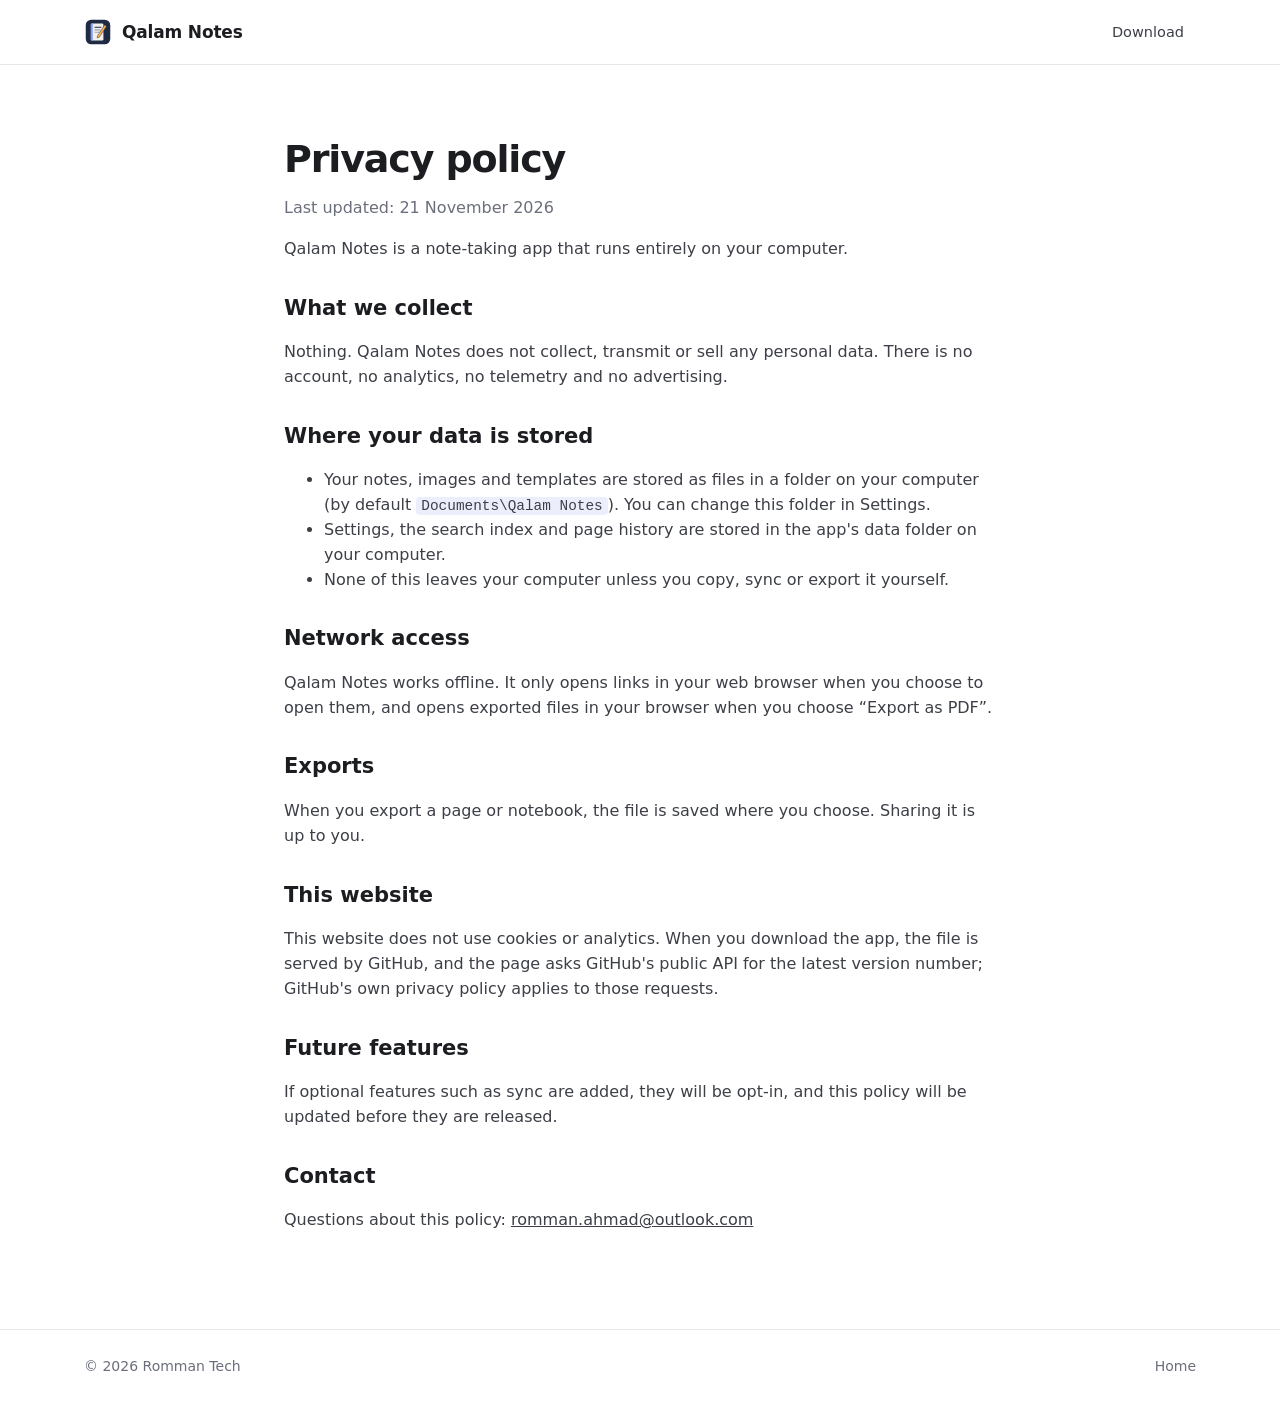
==== privacy.html @ b3154a7f "Website: master (8bdd343)" ====
<!doctype html>
<html lang="en">
<head>
<meta charset="utf-8">
<meta name="viewport" content="width=device-width, initial-scale=1">
<title>Privacy policy – Qalam Notes</title>
<link rel="icon" href="assets/favicon.png">
<link rel="stylesheet" href="styles.css">
</head>
<body>
<header class="nav">
  <div class="wrap nav-in">
    <a class="brand" href="index.html"><img src="assets/logo.svg" alt="" width="28" height="28">Qalam Notes</a>
    <nav><a href="index.html#download">Download</a></nav>
  </div>
</header>
<main class="doc">
  <h1>Privacy policy</h1>
  <p class="updated">Last updated: 21 November 2026</p>
  <p>Qalam Notes is a note-taking app that runs entirely on your computer.</p>

  <h2>What we collect</h2>
  <p>Nothing. Qalam Notes does not collect, transmit or sell any personal data. There is no account, no analytics, no telemetry and no advertising.</p>

  <h2>Where your data is stored</h2>
  <ul>
    <li>Your notes, images and templates are stored as files in a folder on your computer (by default <code>Documents\Qalam Notes</code>). You can change this folder in Settings.</li>
    <li>Settings, the search index and page history are stored in the app's data folder on your computer.</li>
    <li>None of this leaves your computer unless you copy, sync or export it yourself.</li>
  </ul>

  <h2>Network access</h2>
  <p>Qalam Notes works offline. It only opens links in your web browser when you choose to open them, and opens exported files in your browser when you choose “Export as PDF”.</p>

  <h2>Exports</h2>
  <p>When you export a page or notebook, the file is saved where you choose. Sharing it is up to you.</p>

  <h2>This website</h2>
  <p>This website does not use cookies or analytics. When you download the app, the file is served by GitHub, and the page asks GitHub's public API for the latest version number; GitHub's own privacy policy applies to those requests.</p>

  <h2>Future features</h2>
  <p>If optional features such as sync are added, they will be opt-in, and this policy will be updated before they are released.</p>

  <h2>Contact</h2>
  <p>Questions about this policy: <a href="mailto:romman.ahmad@outlook.com">romman.ahmad@outlook.com</a></p>
</main>
<footer class="foot"><div class="wrap foot-in"><span>© 2026 Romman Tech</span><nav><a href="index.html">Home</a></nav></div></footer>
</body>
</html>
---- styles.css ----
:root {
  --bg: #ffffff; --bg-soft: #f7f7f8; --bg-card: #ffffff; --border: #e7e7eb; --fg: #1c1d21; --fg-soft: #3d3f47;
  --muted: #6b6f7b; --accent: #4f5bd5; --accent-2: #6a74ef; --accent-soft: rgba(79, 91, 213, 0.1);
  --shadow: 0 30px 60px -20px rgba(16, 17, 22, 0.25), 0 8px 20px -8px rgba(16, 17, 22, 0.12);
  --font: "Inter", "Segoe UI Variable Text", "Segoe UI", system-ui, -apple-system, Ubuntu, sans-serif;
}
@media (prefers-color-scheme: dark) {
  :root {
    --bg: #131417; --bg-soft: #18191d; --bg-card: #1b1c20; --border: #2a2b31; --fg: #ececf0; --fg-soft: #c8c9d0;
    --muted: #9497a2; --accent: #8d98ff; --accent-2: #a8b0ff; --accent-soft: rgba(141, 152, 255, 0.14);
    --shadow: 0 30px 60px -20px rgba(0, 0, 0, 0.7), 0 8px 20px -8px rgba(0, 0, 0, 0.5);
  }
}
* { box-sizing: border-box; }
html { scroll-behavior: smooth; }
body { margin: 0; font-family: var(--font); color: var(--fg); background: var(--bg); line-height: 1.55; -webkit-font-smoothing: antialiased; }
img { max-width: 100%; height: auto; display: block; }
a { color: inherit; }
code { font-family: "Cascadia Code", Consolas, monospace; font-size: 0.9em; background: var(--accent-soft); padding: 1px 5px; border-radius: 4px; }
svg { flex: none; }
.wrap { max-width: 1160px; margin: 0 auto; padding: 0 24px; }
.hidden { display: none !important; }

.nav { position: sticky; top: 0; z-index: 10; background: color-mix(in srgb, var(--bg) 82%, transparent); backdrop-filter: blur(12px); border-bottom: 1px solid var(--border); }
.nav-in { display: flex; align-items: center; justify-content: space-between; height: 64px; }
.brand { display: flex; align-items: center; gap: 10px; font-weight: 700; font-size: 17px; text-decoration: none; letter-spacing: -0.01em; }
.nav nav { display: flex; gap: 6px; }
.nav nav a { text-decoration: none; color: var(--fg-soft); padding: 8px 12px; border-radius: 8px; font-size: 14.5px; }
.nav nav a:hover { background: var(--bg-soft); color: var(--fg); }

.hero { padding: 72px 0 40px; background: radial-gradient(900px 400px at 85% 10%, var(--accent-soft), transparent 70%); }
.hero-in { display: grid; grid-template-columns: 0.95fr 1.25fr; gap: 48px; align-items: center; }
.pill { display: inline-flex; align-items: center; gap: 8px; font-size: 13px; font-weight: 500; color: var(--accent); background: var(--accent-soft); padding: 6px 12px; border-radius: 999px; }
.pill svg { width: 15px; height: 15px; }
h1 { font-size: clamp(36px, 5vw, 54px); line-height: 1.08; letter-spacing: -0.03em; margin: 18px 0 16px; }
.lead { font-size: 18.5px; color: var(--fg-soft); margin: 0 0 28px; max-width: 520px; }
.cta { display: flex; gap: 12px; flex-wrap: wrap; }
.sub { color: var(--muted); font-size: 14px; margin-top: 14px; }
.hero-shot img { border-radius: 14px; border: 1px solid var(--border); box-shadow: var(--shadow); }

.btn { display: inline-flex; align-items: center; justify-content: center; gap: 9px; height: 46px; padding: 0 20px; border-radius: 10px; font-weight: 600; font-size: 15px; text-decoration: none; border: 1px solid var(--border); transition: transform 0.12s, filter 0.12s, background 0.12s; }
.btn svg { width: 18px; height: 18px; }
.btn.primary { background: linear-gradient(135deg, var(--accent-2), var(--accent)); color: #fff; border-color: transparent; box-shadow: 0 6px 16px -6px var(--accent); }
@media (prefers-color-scheme: dark) { .btn.primary { color: #0f1016; } }
.btn.primary:hover { filter: brightness(1.07); transform: translateY(-1px); }
.btn.ghost { background: var(--bg-card); color: var(--fg); }
.btn.ghost:hover { background: var(--bg-soft); }

section h2 { font-size: clamp(28px, 3.4vw, 38px); letter-spacing: -0.02em; margin: 0 0 10px; text-align: center; }
.section-lead { text-align: center; color: var(--muted); font-size: 17px; margin: 0 0 40px; }
.features { padding: 80px 0; }
.grid { display: grid; grid-template-columns: repeat(3, 1fr); gap: 16px; }
.grid article { background: var(--bg-card); border: 1px solid var(--border); border-radius: 14px; padding: 22px; transition: border-color 0.15s, transform 0.15s; }
.grid article:hover { border-color: color-mix(in srgb, var(--accent) 40%, var(--border)); transform: translateY(-2px); }
.grid svg { width: 40px; height: 40px; padding: 9px; border-radius: 10px; background: var(--accent-soft); color: var(--accent); }
.grid h3 { margin: 14px 0 6px; font-size: 16.5px; }
.grid p { margin: 0; color: var(--muted); font-size: 14.5px; }

.screens { padding: 40px 0 80px; }
.tabs { display: flex; justify-content: center; gap: 6px; flex-wrap: wrap; margin: 24px 0 22px; }
.tabs button { font: inherit; font-size: 14px; border: 1px solid var(--border); background: var(--bg-card); color: var(--fg-soft); padding: 8px 14px; border-radius: 999px; cursor: pointer; }
.tabs button.on { background: var(--accent-soft); color: var(--accent); border-color: color-mix(in srgb, var(--accent) 45%, transparent); font-weight: 600; }
.shot img { border-radius: 14px; border: 1px solid var(--border); box-shadow: var(--shadow); margin: 0 auto; }

.private { padding: 40px 0; }
.private-in { display: flex; gap: 22px; align-items: center; background: var(--bg-soft); border: 1px solid var(--border); border-radius: 18px; padding: 30px 34px; }
.private h2 { text-align: left; font-size: 26px; margin: 0 0 6px; }
.private p { margin: 0; color: var(--fg-soft); max-width: 760px; }
.lock svg { width: 54px; height: 54px; padding: 12px; border-radius: 14px; background: var(--accent-soft); color: var(--accent); }

.download { padding: 80px 0 60px; }
.dl-grid { display: grid; grid-template-columns: 1fr 1fr; gap: 18px; max-width: 900px; margin: 0 auto; }
.dl { display: flex; flex-direction: column; gap: 10px; background: var(--bg-card); border: 1px solid var(--border); border-radius: 16px; padding: 24px; }
.dl.you { border-color: var(--accent); box-shadow: 0 0 0 4px var(--accent-soft); }
.dl-head { display: grid; grid-template-columns: auto 1fr; column-gap: 12px; align-items: center; margin-bottom: 6px; }
.dl-head svg { grid-row: span 2; width: 42px; height: 42px; padding: 9px; border-radius: 10px; background: var(--accent-soft); color: var(--accent); }
.dl-head h3 { margin: 0; font-size: 19px; }
.dl-head span { color: var(--muted); font-size: 13.5px; }
.dl .btn { width: 100%; }
.note { display: flex; gap: 8px; color: var(--muted); font-size: 13px; margin: 6px 0 0; }
.note svg { width: 16px; height: 16px; margin-top: 2px; }
.cmd { margin: 6px 0 0; background: var(--bg-soft); border: 1px solid var(--border); border-radius: 8px; padding: 10px 12px; font-size: 12.5px; overflow-x: auto; }
.all-releases { text-align: center; margin-top: 26px; }
.all-releases a { color: var(--accent); font-weight: 600; text-decoration: none; }

.foot { border-top: 1px solid var(--border); padding: 26px 0; color: var(--muted); font-size: 14px; }
.foot-in { display: flex; justify-content: space-between; align-items: center; flex-wrap: wrap; gap: 12px; }
.foot nav { display: flex; gap: 18px; }
.foot a { text-decoration: none; }
.foot a:hover { color: var(--fg); }

.doc { max-width: 760px; margin: 0 auto; padding: 56px 24px 80px; }
.doc h1 { font-size: 38px; }
.doc h2 { text-align: left; font-size: 21px; margin: 30px 0 8px; }
.doc p, .doc li { color: var(--fg-soft); }
.doc .updated { color: var(--muted); }

@media (max-width: 900px) {
  .hero-in { grid-template-columns: 1fr; }
  .grid { grid-template-columns: 1fr 1fr; }
  .dl-grid { grid-template-columns: 1fr; }
  .nav nav a:not(:last-child) { display: none; }
}
@media (max-width: 560px) { .grid { grid-template-columns: 1fr; } .private-in { flex-direction: column; align-items: flex-start; } }
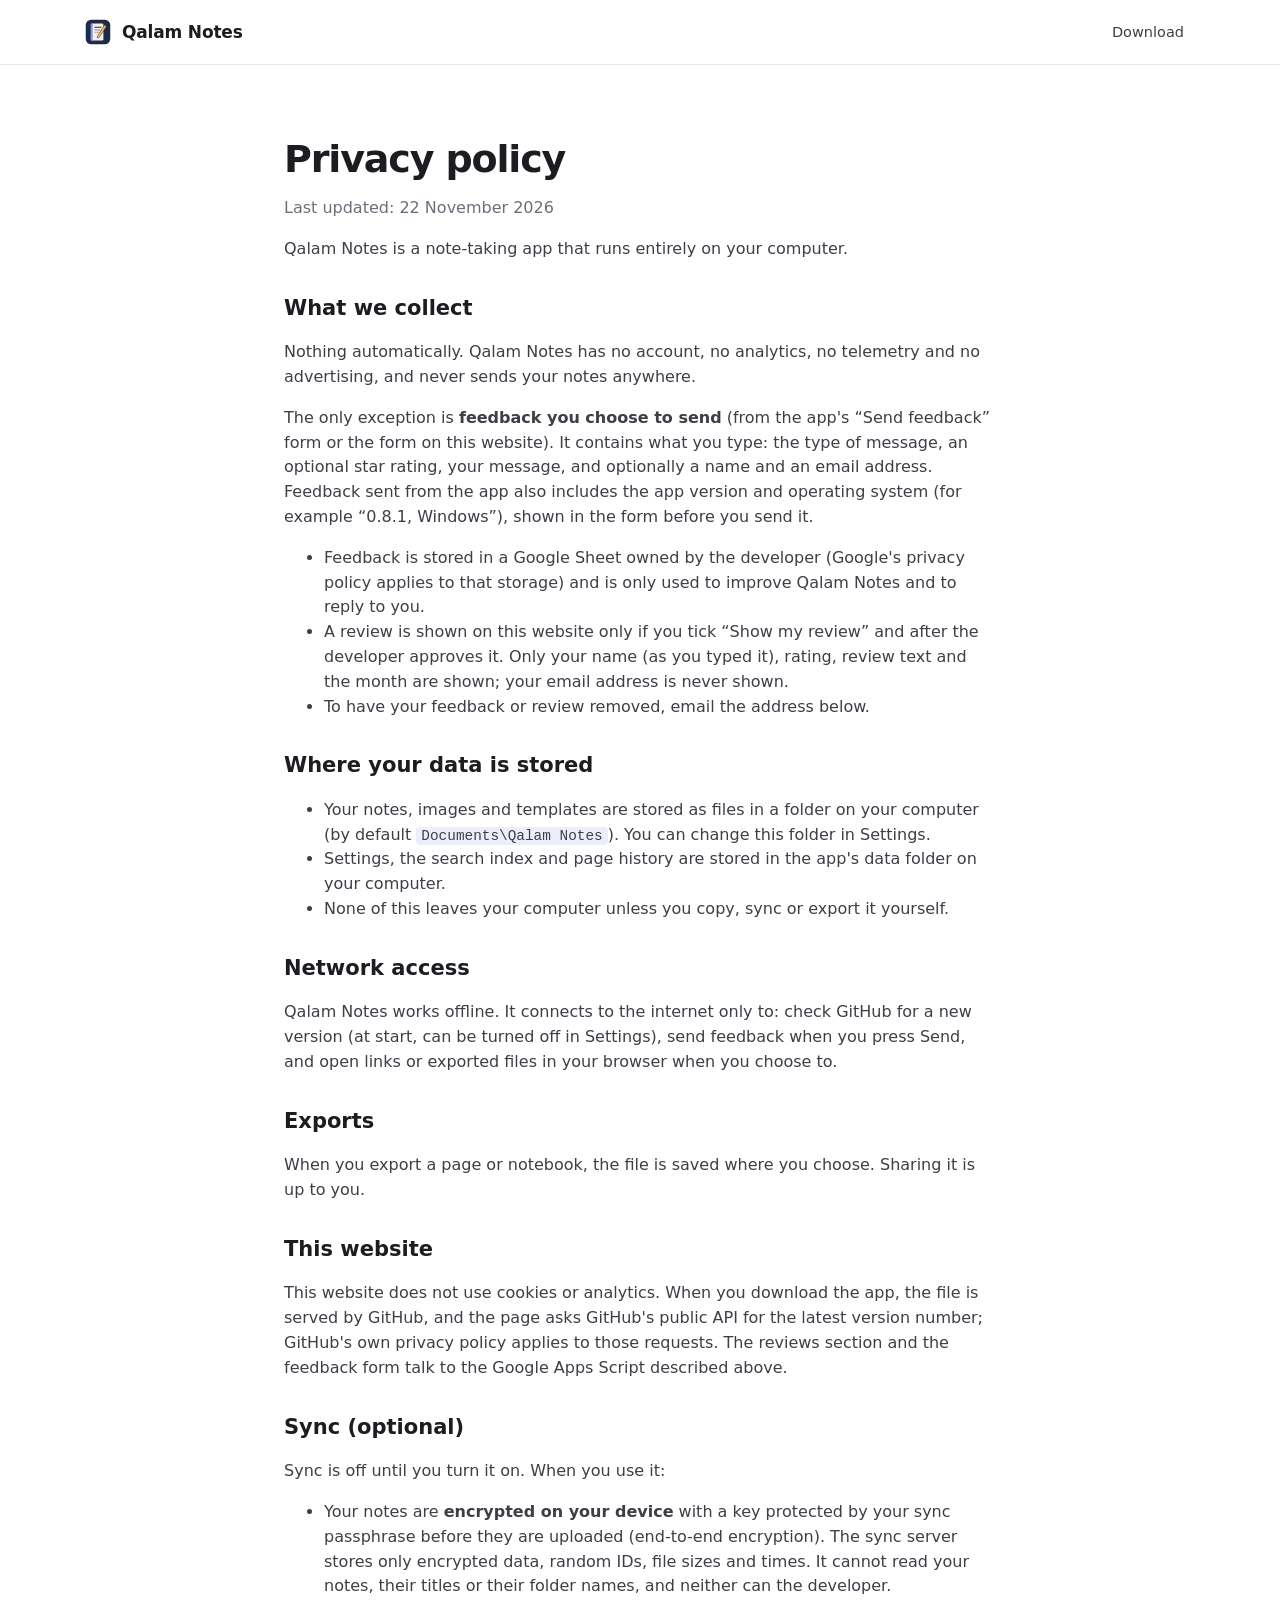
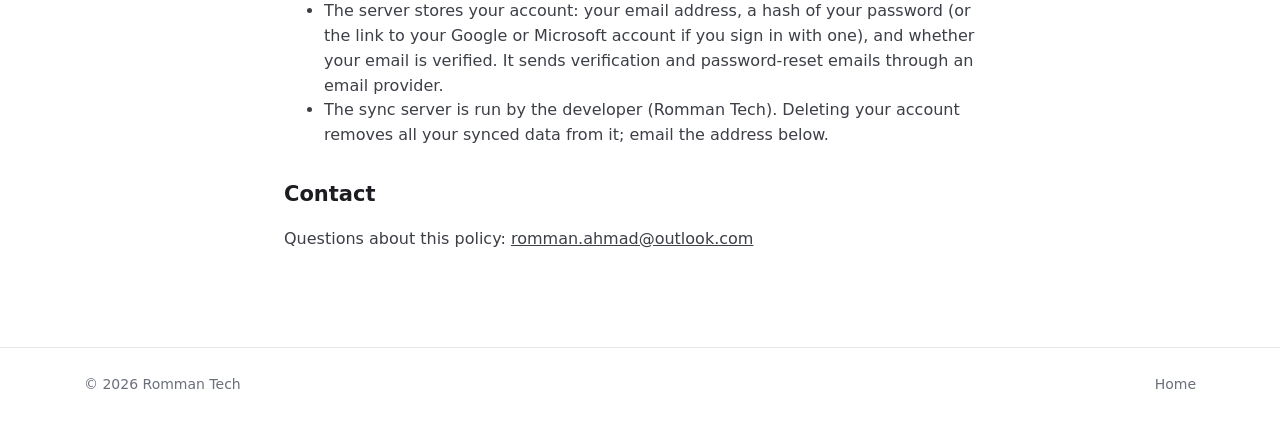
==== commit 8945c252: "Website: master (b64fae4)" ====
--- a/privacy.html
+++ b/privacy.html
@@ -16,11 +16,17 @@
 </header>
 <main class="doc">
   <h1>Privacy policy</h1>
-  <p class="updated">Last updated: 21 November 2026</p>
+  <p class="updated">Last updated: 22 November 2026</p>
   <p>Qalam Notes is a note-taking app that runs entirely on your computer.</p>
 
   <h2>What we collect</h2>
-  <p>Nothing. Qalam Notes does not collect, transmit or sell any personal data. There is no account, no analytics, no telemetry and no advertising.</p>
+  <p>Nothing automatically. Qalam Notes has no account, no analytics, no telemetry and no advertising, and never sends your notes anywhere.</p>
+  <p>The only exception is <b>feedback you choose to send</b> (from the app's “Send feedback” form or the form on this website). It contains what you type: the type of message, an optional star rating, your message, and optionally a name and an email address. Feedback sent from the app also includes the app version and operating system (for example “0.8.1, Windows”), shown in the form before you send it.</p>
+  <ul>
+    <li>Feedback is stored in a Google Sheet owned by the developer (Google's privacy policy applies to that storage) and is only used to improve Qalam Notes and to reply to you.</li>
+    <li>A review is shown on this website only if you tick “Show my review” and after the developer approves it. Only your name (as you typed it), rating, review text and the month are shown; your email address is never shown.</li>
+    <li>To have your feedback or review removed, email the address below.</li>
+  </ul>
 
   <h2>Where your data is stored</h2>
   <ul>
@@ -30,16 +36,21 @@
   </ul>
 
   <h2>Network access</h2>
-  <p>Qalam Notes works offline. It only opens links in your web browser when you choose to open them, and opens exported files in your browser when you choose “Export as PDF”.</p>
+  <p>Qalam Notes works offline. It connects to the internet only to: check GitHub for a new version (at start, can be turned off in Settings), send feedback when you press Send, and open links or exported files in your browser when you choose to.</p>
 
   <h2>Exports</h2>
   <p>When you export a page or notebook, the file is saved where you choose. Sharing it is up to you.</p>
 
   <h2>This website</h2>
-  <p>This website does not use cookies or analytics. When you download the app, the file is served by GitHub, and the page asks GitHub's public API for the latest version number; GitHub's own privacy policy applies to those requests.</p>
+  <p>This website does not use cookies or analytics. When you download the app, the file is served by GitHub, and the page asks GitHub's public API for the latest version number; GitHub's own privacy policy applies to those requests. The reviews section and the feedback form talk to the Google Apps Script described above.</p>
 
-  <h2>Future features</h2>
-  <p>If optional features such as sync are added, they will be opt-in, and this policy will be updated before they are released.</p>
+  <h2>Sync (optional)</h2>
+  <p>Sync is off until you turn it on. When you use it:</p>
+  <ul>
+    <li>Your notes are <b>encrypted on your device</b> with a key protected by your sync passphrase before they are uploaded (end-to-end encryption). The sync server stores only encrypted data, random IDs, file sizes and times. It cannot read your notes, their titles or their folder names, and neither can the developer.</li>
+    <li>The server stores your account: your email address, a hash of your password (or the link to your Google or Microsoft account if you sign in with one), and whether your email is verified. It sends verification and password-reset emails through an email provider.</li>
+    <li>The sync server is run by the developer (Romman Tech). Deleting your account removes all your synced data from it; email the address below.</li>
+  </ul>
 
   <h2>Contact</h2>
   <p>Questions about this policy: <a href="mailto:romman.ahmad@outlook.com">romman.ahmad@outlook.com</a></p>
--- a/styles.css
+++ b/styles.css
@@ -102,3 +102,31 @@
   .nav nav a:not(:last-child) { display: none; }
 }
 @media (max-width: 560px) { .grid { grid-template-columns: 1fr; } .private-in { flex-direction: column; align-items: flex-start; } }
+.hidden { display: none !important; }
+.reviews { padding: 70px 0 30px; }
+.rv-grid { display: grid; grid-template-columns: repeat(auto-fill, minmax(280px, 1fr)); gap: 16px; margin-top: 26px; }
+.rv { background: var(--bg-soft); border: 1px solid var(--border); border-radius: 16px; padding: 20px 22px; display: flex; flex-direction: column; gap: 10px; }
+.rv p { margin: 0; color: var(--fg-soft); white-space: pre-line; }
+.rv-stars { color: #f5a524; letter-spacing: 2px; font-size: 15px; }
+.rv-who { margin-top: auto; font-size: 13px; color: var(--muted); font-weight: 500; }
+.feedback { padding: 40px 0 80px; }
+.fb-in { display: grid; grid-template-columns: 1fr 1.3fr; gap: 40px; align-items: start; background: var(--bg-soft); border: 1px solid var(--border); border-radius: 18px; padding: 34px; }
+.fb-text h2 { text-align: left; font-size: 28px; }
+.fb-text p { color: var(--fg-soft); margin: 0; }
+.fb-form { display: flex; flex-direction: column; gap: 12px; }
+.fb-form textarea, .fb-form input:not([type=radio]):not([type=checkbox]) {
+  width: 100%; font: inherit; color: var(--fg); background: var(--bg); border: 1px solid var(--border); border-radius: 10px; padding: 10px 12px; outline: none;
+}
+.fb-form textarea:focus, .fb-form input:focus { border-color: var(--accent); box-shadow: 0 0 0 4px var(--accent-soft); }
+.fb-row { display: grid; grid-template-columns: 1fr 1fr; gap: 10px; }
+.fb-types { display: flex; gap: 8px; }
+.fb-types label span { display: inline-block; padding: 6px 14px; border-radius: 999px; border: 1px solid var(--border); cursor: pointer; font-size: 14px; }
+.fb-types input { position: absolute; opacity: 0; pointer-events: none; }
+.fb-types input:checked + span { background: var(--accent-soft); color: var(--accent); border-color: var(--accent); font-weight: 600; }
+.fb-stars button { font-size: 26px; line-height: 1; border: 0; background: none; color: var(--border); cursor: pointer; padding: 0 2px; }
+.fb-stars button.on { color: #f5a524; }
+.fb-check { font-size: 14px; color: var(--fg-soft); display: flex; gap: 8px; align-items: center; }
+.fb-hp { position: absolute; left: -10000px; width: 1px; height: 1px; }
+.fb-actions { display: flex; align-items: center; gap: 14px; }
+.fb-status { font-size: 14px; color: var(--muted); }
+@media (max-width: 800px) { .fb-in { grid-template-columns: 1fr; } .fb-row { grid-template-columns: 1fr; } }
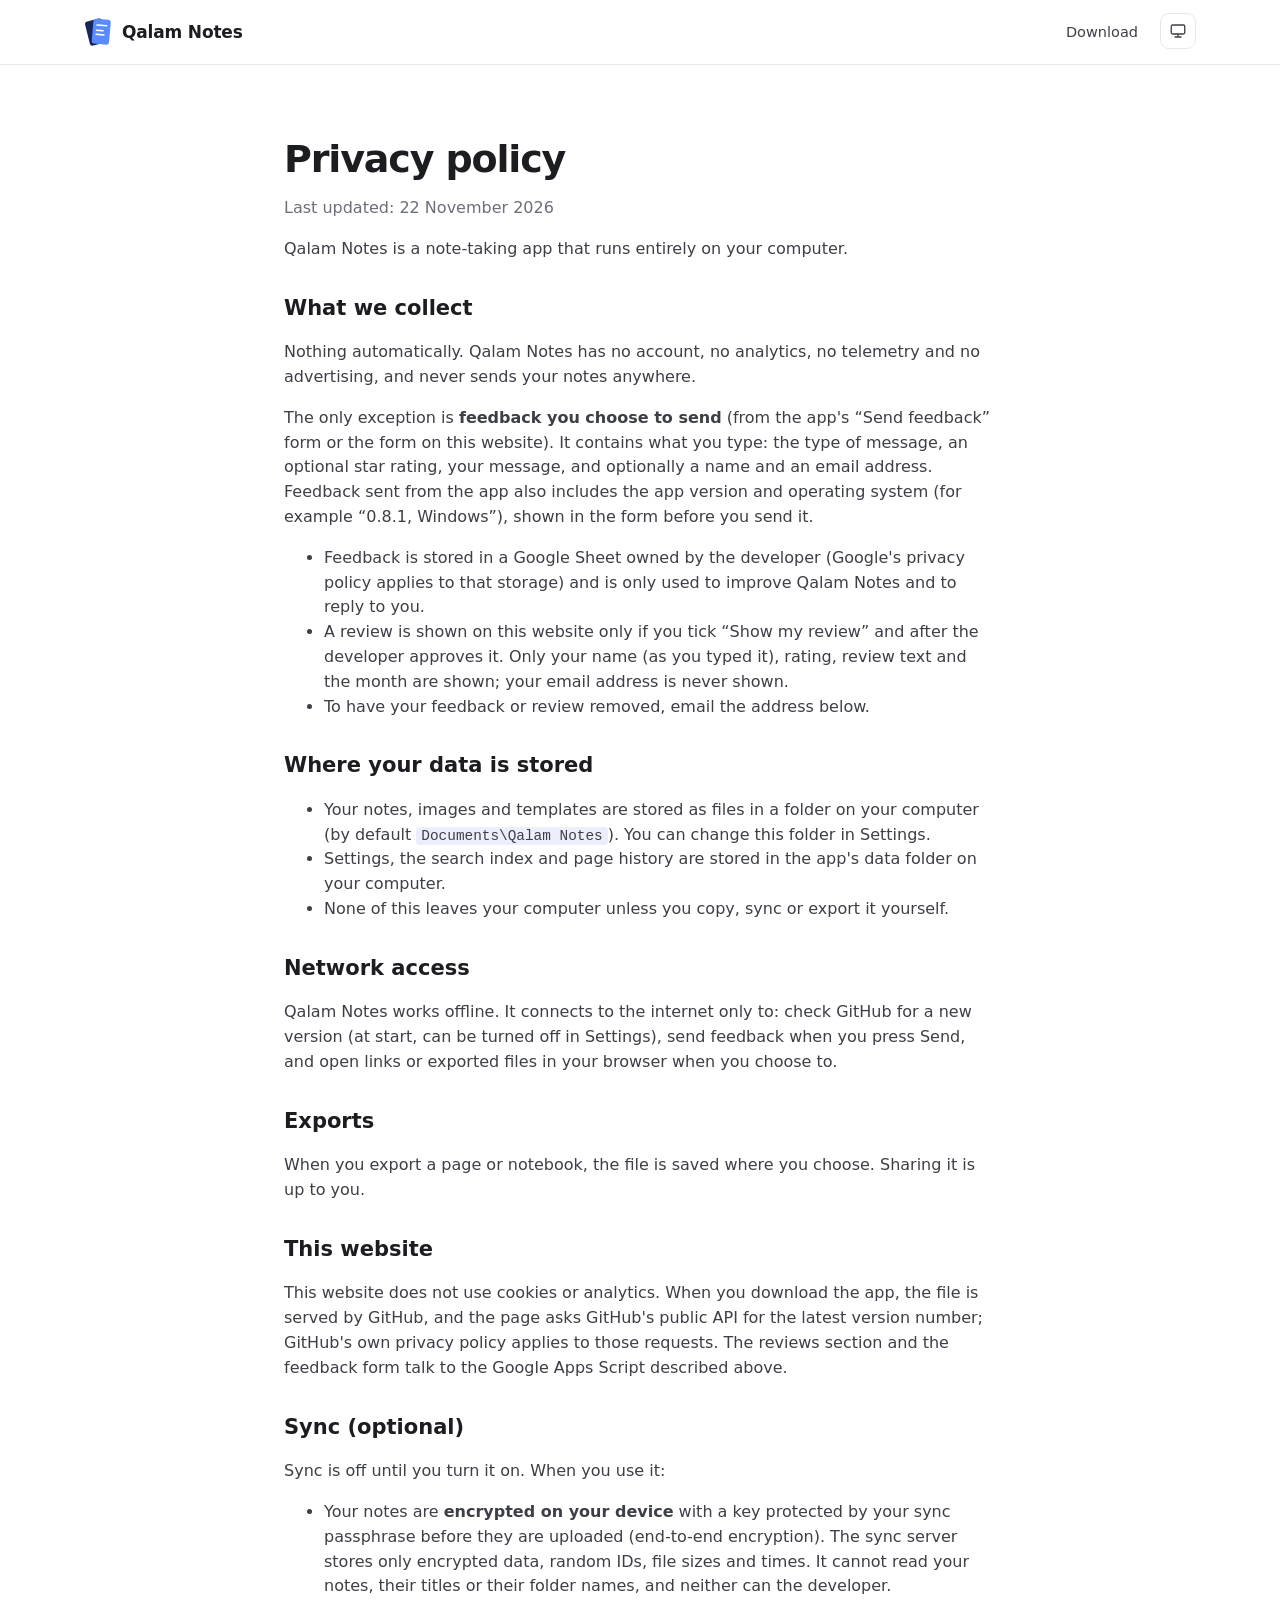
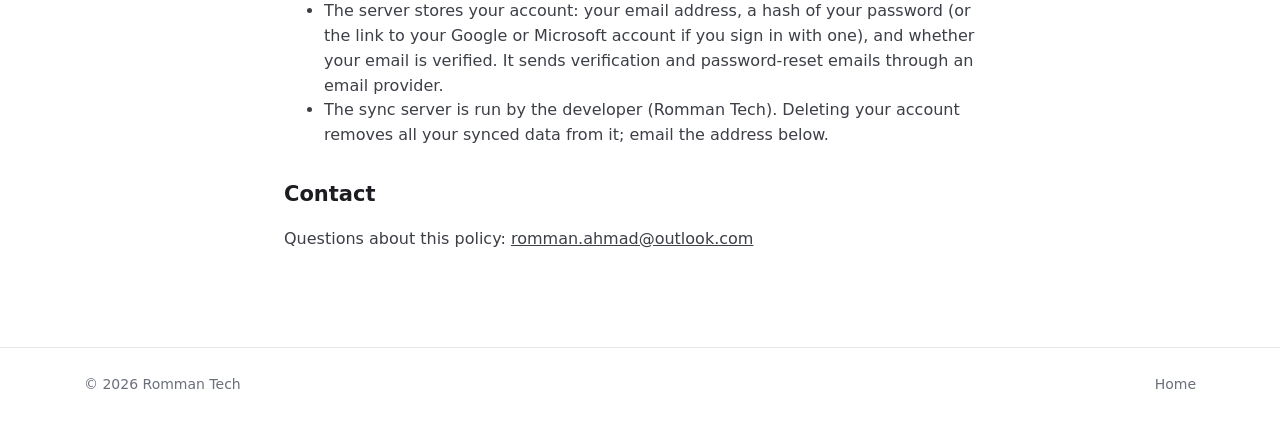
==== commit f65459f0: "Website: master (60b8834)" ====
--- a/privacy.html
+++ b/privacy.html
@@ -6,12 +6,17 @@
 <title>Privacy policy – Qalam Notes</title>
 <link rel="icon" href="assets/favicon.png">
 <link rel="stylesheet" href="styles.css">
+<script>try { var t = localStorage.getItem("theme"); if (t === "light" || t === "dark") document.documentElement.dataset.theme = t; } catch (e) {}</script>
 </head>
 <body>
 <header class="nav">
   <div class="wrap nav-in">
     <a class="brand" href="index.html"><img src="assets/logo.svg" alt="" width="28" height="28">Qalam Notes</a>
-    <nav><a href="index.html#download">Download</a></nav>
+    <nav><a href="index.html#download">Download</a>
+      <button class="theme-btn" id="theme-btn" type="button" aria-label="Theme: system" title="Theme: follows your system">
+        <span class="t-icon t-system"><svg xmlns="http://www.w3.org/2000/svg" width="24" height="24" viewBox="0 0 24 24" fill="none" stroke="currentColor" stroke-width="1.75" stroke-linecap="round" stroke-linejoin="round"><rect x="3" y="4" width="18" height="12" rx="2"/><path d="M8 20h8M12 16v4"/></svg></span><span class="t-icon t-light"><svg xmlns="http://www.w3.org/2000/svg" width="24" height="24" viewBox="0 0 24 24" fill="none" stroke="currentColor" stroke-width="1.75" stroke-linecap="round" stroke-linejoin="round"><circle cx="12" cy="12" r="4"/><path d="M12 2v2M12 20v2M4.93 4.93l1.41 1.41M17.66 17.66l1.41 1.41M2 12h2M20 12h2M6.34 17.66l-1.41 1.41M19.07 4.93l-1.41 1.41"/></svg></span><span class="t-icon t-dark"><svg xmlns="http://www.w3.org/2000/svg" width="24" height="24" viewBox="0 0 24 24" fill="none" stroke="currentColor" stroke-width="1.75" stroke-linecap="round" stroke-linejoin="round"><path d="M20 14.5A8 8 0 1 1 9.5 4 6.5 6.5 0 0 0 20 14.5Z"/></svg></span>
+      </button>
+    </nav>
   </div>
 </header>
 <main class="doc">
@@ -56,5 +61,6 @@
   <p>Questions about this policy: <a href="mailto:romman.ahmad@outlook.com">romman.ahmad@outlook.com</a></p>
 </main>
 <footer class="foot"><div class="wrap foot-in"><span>© 2026 Romman Tech</span><nav><a href="index.html">Home</a></nav></div></footer>
+<script src="theme.js"></script>
 </body>
 </html>
--- a/styles.css
+++ b/styles.css
@@ -4,12 +4,20 @@
   --shadow: 0 30px 60px -20px rgba(16, 17, 22, 0.25), 0 8px 20px -8px rgba(16, 17, 22, 0.12);
   --font: "Inter", "Segoe UI Variable Text", "Segoe UI", system-ui, -apple-system, Ubuntu, sans-serif;
 }
+/* dark: from the system unless the visitor picked a theme (the button in the nav) */
 @media (prefers-color-scheme: dark) {
-  :root {
+  :root:not([data-theme="light"]) {
     --bg: #131417; --bg-soft: #18191d; --bg-card: #1b1c20; --border: #2a2b31; --fg: #ececf0; --fg-soft: #c8c9d0;
     --muted: #9497a2; --accent: #8d98ff; --accent-2: #a8b0ff; --accent-soft: rgba(141, 152, 255, 0.14);
     --shadow: 0 30px 60px -20px rgba(0, 0, 0, 0.7), 0 8px 20px -8px rgba(0, 0, 0, 0.5);
+    color-scheme: dark;
   }
+}
+:root[data-theme="dark"] {
+    --bg: #131417; --bg-soft: #18191d; --bg-card: #1b1c20; --border: #2a2b31; --fg: #ececf0; --fg-soft: #c8c9d0;
+    --muted: #9497a2; --accent: #8d98ff; --accent-2: #a8b0ff; --accent-soft: rgba(141, 152, 255, 0.14);
+    --shadow: 0 30px 60px -20px rgba(0, 0, 0, 0.7), 0 8px 20px -8px rgba(0, 0, 0, 0.5);
+  color-scheme: dark;
 }
 * { box-sizing: border-box; }
 html { scroll-behavior: smooth; }
@@ -41,7 +49,8 @@
 .btn { display: inline-flex; align-items: center; justify-content: center; gap: 9px; height: 46px; padding: 0 20px; border-radius: 10px; font-weight: 600; font-size: 15px; text-decoration: none; border: 1px solid var(--border); transition: transform 0.12s, filter 0.12s, background 0.12s; }
 .btn svg { width: 18px; height: 18px; }
 .btn.primary { background: linear-gradient(135deg, var(--accent-2), var(--accent)); color: #fff; border-color: transparent; box-shadow: 0 6px 16px -6px var(--accent); }
-@media (prefers-color-scheme: dark) { .btn.primary { color: #0f1016; } }
+@media (prefers-color-scheme: dark) { :root:not([data-theme="light"]) .btn.primary { color: #0f1016; } }
+:root[data-theme="dark"] .btn.primary { color: #0f1016; }
 .btn.primary:hover { filter: brightness(1.07); transform: translateY(-1px); }
 .btn.ghost { background: var(--bg-card); color: var(--fg); }
 .btn.ghost:hover { background: var(--bg-soft); }
@@ -119,6 +128,13 @@
 }
 .fb-form textarea:focus, .fb-form input:focus { border-color: var(--accent); box-shadow: 0 0 0 4px var(--accent-soft); }
 .fb-row { display: grid; grid-template-columns: 1fr 1fr; gap: 10px; }
+.fb-review, .fb-feedback { display: flex; flex-direction: column; gap: 12px; }
+.fb-review.hidden, .fb-feedback.hidden { display: none; }
+.fb-modes { display: flex; gap: 4px; padding: 4px; background: var(--bg); border: 1px solid var(--border); border-radius: 12px; align-self: flex-start; flex-wrap: wrap; }
+.fb-modes label span { display: inline-block; padding: 7px 14px; border-radius: 9px; cursor: pointer; font-size: 14px; color: var(--fg-soft); }
+.fb-modes input { position: absolute; opacity: 0; pointer-events: none; }
+.fb-modes input:checked + span { background: var(--accent-soft); color: var(--accent); font-weight: 600; }
+.fb-modes input:focus-visible + span, .fb-types input:focus-visible + span { outline: 2px solid var(--accent); outline-offset: 2px; }
 .fb-types { display: flex; gap: 8px; }
 .fb-types label span { display: inline-block; padding: 6px 14px; border-radius: 999px; border: 1px solid var(--border); cursor: pointer; font-size: 14px; }
 .fb-types input { position: absolute; opacity: 0; pointer-events: none; }
@@ -130,3 +146,16 @@
 .fb-actions { display: flex; align-items: center; gap: 14px; }
 .fb-status { font-size: 14px; color: var(--muted); }
 @media (max-width: 800px) { .fb-in { grid-template-columns: 1fr; } .fb-row { grid-template-columns: 1fr; } }
+
+/* feature groups */
+.features .group-title { font-size: 15px; font-weight: 650; letter-spacing: .04em; text-transform: uppercase; color: var(--accent); margin: 40px 0 14px; }
+.features .group-title:first-of-type { margin-top: 28px; }
+.all-releases.soon { color: var(--muted); font-size: 14px; margin-top: 6px; }
+
+/* theme switch in the nav */
+.theme-btn { display: inline-flex; align-items: center; justify-content: center; width: 36px; height: 36px; margin-left: 4px; border: 1px solid var(--border);
+  border-radius: 9px; background: transparent; color: var(--fg-soft); cursor: pointer; padding: 0; }
+.theme-btn:hover { background: var(--bg-soft); color: var(--fg); }
+.theme-btn svg { width: 18px; height: 18px; }
+.theme-btn .t-icon { display: none; }
+:root:not([data-theme]) .theme-btn .t-system, :root[data-theme="light"] .theme-btn .t-light, :root[data-theme="dark"] .theme-btn .t-dark { display: inline-flex; }
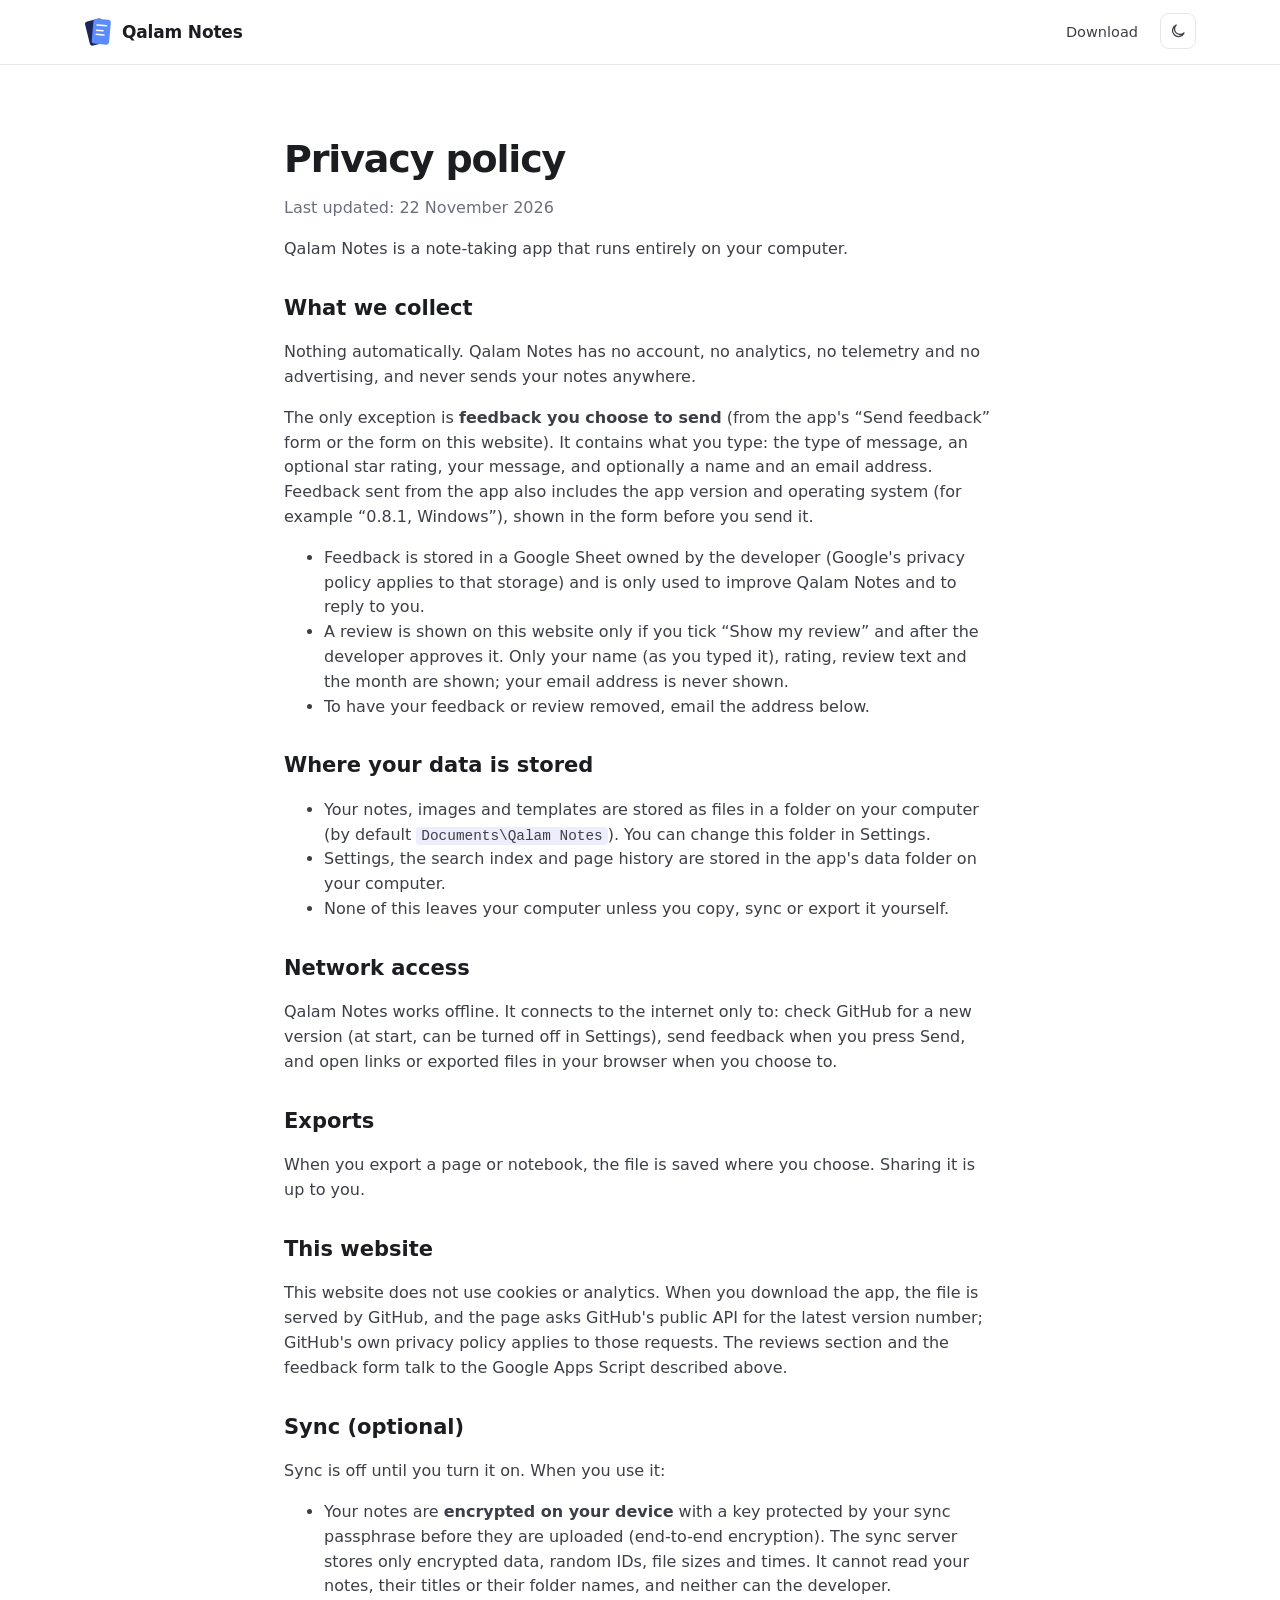
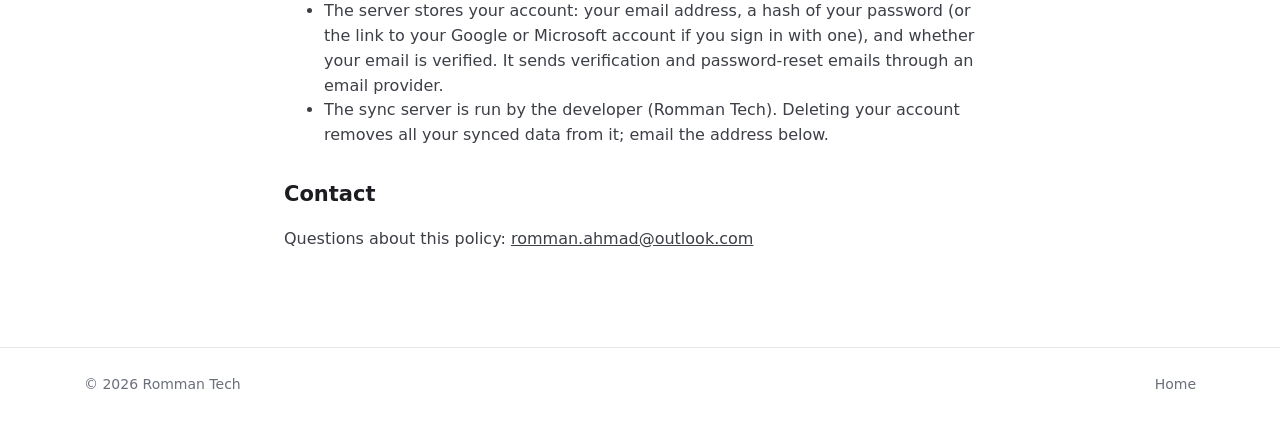
==== commit 8fd3d351: "Website: master (d5e0851)" ====
--- a/privacy.html
+++ b/privacy.html
@@ -5,7 +5,7 @@
 <meta name="viewport" content="width=device-width, initial-scale=1">
 <title>Privacy policy – Qalam Notes</title>
 <link rel="icon" href="assets/favicon.png">
-<link rel="stylesheet" href="styles.css">
+<link rel="stylesheet" href="styles.css?v=d585e28169">
 <script>try { var t = localStorage.getItem("theme"); if (t === "light" || t === "dark") document.documentElement.dataset.theme = t; } catch (e) {}</script>
 </head>
 <body>
@@ -13,8 +13,8 @@
   <div class="wrap nav-in">
     <a class="brand" href="index.html"><img src="assets/logo.svg" alt="" width="28" height="28">Qalam Notes</a>
     <nav><a href="index.html#download">Download</a>
-      <button class="theme-btn" id="theme-btn" type="button" aria-label="Theme: system" title="Theme: follows your system">
-        <span class="t-icon t-system"><svg xmlns="http://www.w3.org/2000/svg" width="24" height="24" viewBox="0 0 24 24" fill="none" stroke="currentColor" stroke-width="1.75" stroke-linecap="round" stroke-linejoin="round"><rect x="3" y="4" width="18" height="12" rx="2"/><path d="M8 20h8M12 16v4"/></svg></span><span class="t-icon t-light"><svg xmlns="http://www.w3.org/2000/svg" width="24" height="24" viewBox="0 0 24 24" fill="none" stroke="currentColor" stroke-width="1.75" stroke-linecap="round" stroke-linejoin="round"><circle cx="12" cy="12" r="4"/><path d="M12 2v2M12 20v2M4.93 4.93l1.41 1.41M17.66 17.66l1.41 1.41M2 12h2M20 12h2M6.34 17.66l-1.41 1.41M19.07 4.93l-1.41 1.41"/></svg></span><span class="t-icon t-dark"><svg xmlns="http://www.w3.org/2000/svg" width="24" height="24" viewBox="0 0 24 24" fill="none" stroke="currentColor" stroke-width="1.75" stroke-linecap="round" stroke-linejoin="round"><path d="M20 14.5A8 8 0 1 1 9.5 4 6.5 6.5 0 0 0 20 14.5Z"/></svg></span>
+      <button class="theme-btn" id="theme-btn" type="button" aria-label="Switch between light and dark" title="Switch between light and dark">
+        <span class="t-icon t-light"><svg xmlns="http://www.w3.org/2000/svg" width="24" height="24" viewBox="0 0 24 24" fill="none" stroke="currentColor" stroke-width="1.75" stroke-linecap="round" stroke-linejoin="round"><circle cx="12" cy="12" r="4"/><path d="M12 2v2M12 20v2M4.93 4.93l1.41 1.41M17.66 17.66l1.41 1.41M2 12h2M20 12h2M6.34 17.66l-1.41 1.41M19.07 4.93l-1.41 1.41"/></svg></span><span class="t-icon t-dark"><svg xmlns="http://www.w3.org/2000/svg" width="24" height="24" viewBox="0 0 24 24" fill="none" stroke="currentColor" stroke-width="1.75" stroke-linecap="round" stroke-linejoin="round"><path d="M20 14.5A8 8 0 1 1 9.5 4 6.5 6.5 0 0 0 20 14.5Z"/></svg></span>
       </button>
     </nav>
   </div>
@@ -61,6 +61,6 @@
   <p>Questions about this policy: <a href="mailto:romman.ahmad@outlook.com">romman.ahmad@outlook.com</a></p>
 </main>
 <footer class="foot"><div class="wrap foot-in"><span>© 2026 Romman Tech</span><nav><a href="index.html">Home</a></nav></div></footer>
-<script src="theme.js"></script>
+<script src="theme.js?v=1726972c4e"></script>
 </body>
 </html>
--- a/styles.css
+++ b/styles.css
@@ -157,5 +157,12 @@
   border-radius: 9px; background: transparent; color: var(--fg-soft); cursor: pointer; padding: 0; }
 .theme-btn:hover { background: var(--bg-soft); color: var(--fg); }
 .theme-btn svg { width: 18px; height: 18px; }
+/* shows the mode you'd switch to: a moon while light, a sun while dark */
 .theme-btn .t-icon { display: none; }
-:root:not([data-theme]) .theme-btn .t-system, :root[data-theme="light"] .theme-btn .t-light, :root[data-theme="dark"] .theme-btn .t-dark { display: inline-flex; }
+.theme-btn .t-dark { display: inline-flex; }
+:root[data-theme="dark"] .theme-btn .t-dark { display: none; }
+:root[data-theme="dark"] .theme-btn .t-light { display: inline-flex; }
+@media (prefers-color-scheme: dark) {
+  :root:not([data-theme="light"]) .theme-btn .t-dark { display: none; }
+  :root:not([data-theme="light"]) .theme-btn .t-light { display: inline-flex; }
+}
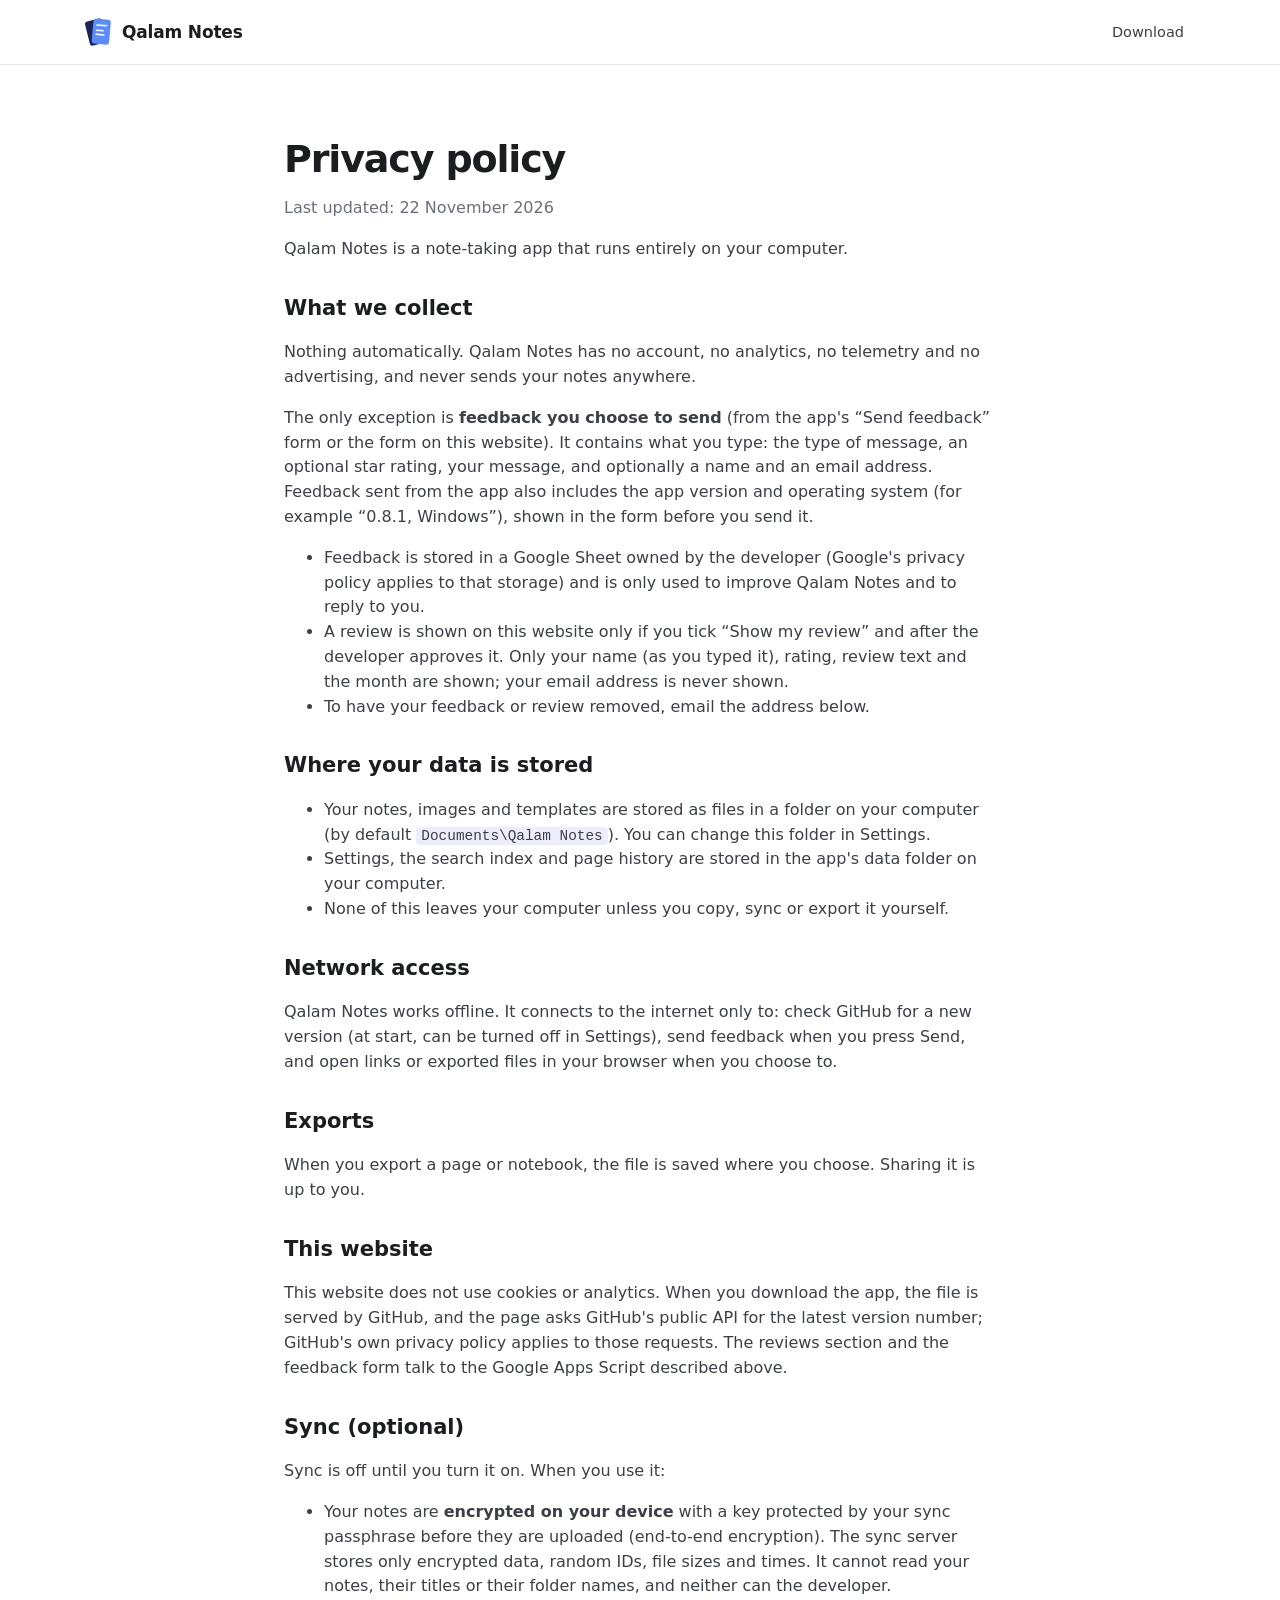
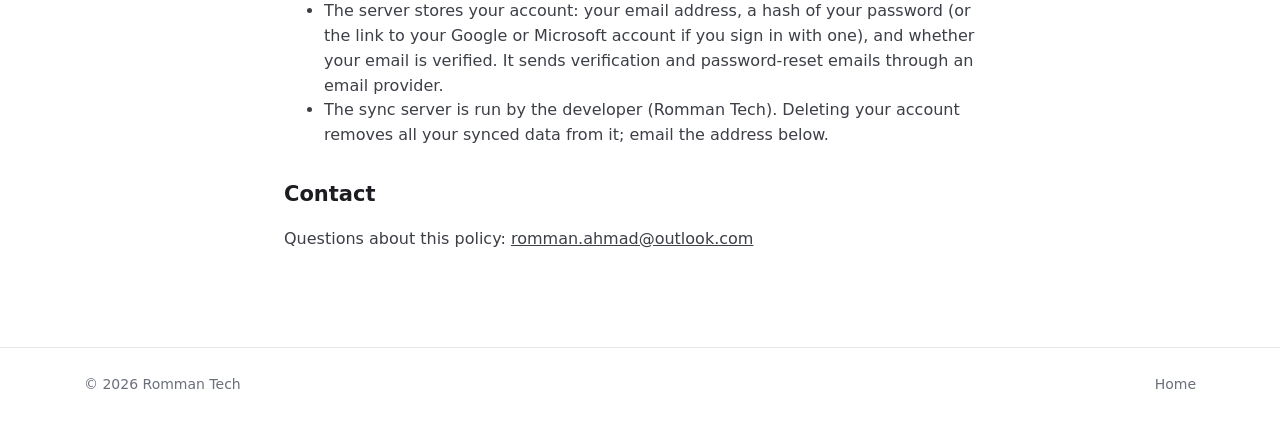
==== commit 4a2d0548: "Website: v0.9.6 (2accf93)" ====
--- a/privacy.html
+++ b/privacy.html
@@ -5,18 +5,13 @@
 <meta name="viewport" content="width=device-width, initial-scale=1">
 <title>Privacy policy – Qalam Notes</title>
 <link rel="icon" href="assets/favicon.png">
-<link rel="stylesheet" href="styles.css?v=d585e28169">
-<script>try { var t = localStorage.getItem("theme"); if (t === "light" || t === "dark") document.documentElement.dataset.theme = t; } catch (e) {}</script>
+<link rel="stylesheet" href="styles.css">
 </head>
 <body>
 <header class="nav">
   <div class="wrap nav-in">
     <a class="brand" href="index.html"><img src="assets/logo.svg" alt="" width="28" height="28">Qalam Notes</a>
-    <nav><a href="index.html#download">Download</a>
-      <button class="theme-btn" id="theme-btn" type="button" aria-label="Switch between light and dark" title="Switch between light and dark">
-        <span class="t-icon t-light"><svg xmlns="http://www.w3.org/2000/svg" width="24" height="24" viewBox="0 0 24 24" fill="none" stroke="currentColor" stroke-width="1.75" stroke-linecap="round" stroke-linejoin="round"><circle cx="12" cy="12" r="4"/><path d="M12 2v2M12 20v2M4.93 4.93l1.41 1.41M17.66 17.66l1.41 1.41M2 12h2M20 12h2M6.34 17.66l-1.41 1.41M19.07 4.93l-1.41 1.41"/></svg></span><span class="t-icon t-dark"><svg xmlns="http://www.w3.org/2000/svg" width="24" height="24" viewBox="0 0 24 24" fill="none" stroke="currentColor" stroke-width="1.75" stroke-linecap="round" stroke-linejoin="round"><path d="M20 14.5A8 8 0 1 1 9.5 4 6.5 6.5 0 0 0 20 14.5Z"/></svg></span>
-      </button>
-    </nav>
+    <nav><a href="index.html#download">Download</a></nav>
   </div>
 </header>
 <main class="doc">
@@ -61,6 +56,5 @@
   <p>Questions about this policy: <a href="mailto:romman.ahmad@outlook.com">romman.ahmad@outlook.com</a></p>
 </main>
 <footer class="foot"><div class="wrap foot-in"><span>© 2026 Romman Tech</span><nav><a href="index.html">Home</a></nav></div></footer>
-<script src="theme.js?v=1726972c4e"></script>
 </body>
 </html>
--- a/styles.css
+++ b/styles.css
@@ -4,20 +4,12 @@
   --shadow: 0 30px 60px -20px rgba(16, 17, 22, 0.25), 0 8px 20px -8px rgba(16, 17, 22, 0.12);
   --font: "Inter", "Segoe UI Variable Text", "Segoe UI", system-ui, -apple-system, Ubuntu, sans-serif;
 }
-/* dark: from the system unless the visitor picked a theme (the button in the nav) */
 @media (prefers-color-scheme: dark) {
-  :root:not([data-theme="light"]) {
+  :root {
     --bg: #131417; --bg-soft: #18191d; --bg-card: #1b1c20; --border: #2a2b31; --fg: #ececf0; --fg-soft: #c8c9d0;
     --muted: #9497a2; --accent: #8d98ff; --accent-2: #a8b0ff; --accent-soft: rgba(141, 152, 255, 0.14);
     --shadow: 0 30px 60px -20px rgba(0, 0, 0, 0.7), 0 8px 20px -8px rgba(0, 0, 0, 0.5);
-    color-scheme: dark;
   }
-}
-:root[data-theme="dark"] {
-    --bg: #131417; --bg-soft: #18191d; --bg-card: #1b1c20; --border: #2a2b31; --fg: #ececf0; --fg-soft: #c8c9d0;
-    --muted: #9497a2; --accent: #8d98ff; --accent-2: #a8b0ff; --accent-soft: rgba(141, 152, 255, 0.14);
-    --shadow: 0 30px 60px -20px rgba(0, 0, 0, 0.7), 0 8px 20px -8px rgba(0, 0, 0, 0.5);
-  color-scheme: dark;
 }
 * { box-sizing: border-box; }
 html { scroll-behavior: smooth; }
@@ -49,8 +41,7 @@
 .btn { display: inline-flex; align-items: center; justify-content: center; gap: 9px; height: 46px; padding: 0 20px; border-radius: 10px; font-weight: 600; font-size: 15px; text-decoration: none; border: 1px solid var(--border); transition: transform 0.12s, filter 0.12s, background 0.12s; }
 .btn svg { width: 18px; height: 18px; }
 .btn.primary { background: linear-gradient(135deg, var(--accent-2), var(--accent)); color: #fff; border-color: transparent; box-shadow: 0 6px 16px -6px var(--accent); }
-@media (prefers-color-scheme: dark) { :root:not([data-theme="light"]) .btn.primary { color: #0f1016; } }
-:root[data-theme="dark"] .btn.primary { color: #0f1016; }
+@media (prefers-color-scheme: dark) { .btn.primary { color: #0f1016; } }
 .btn.primary:hover { filter: brightness(1.07); transform: translateY(-1px); }
 .btn.ghost { background: var(--bg-card); color: var(--fg); }
 .btn.ghost:hover { background: var(--bg-soft); }
@@ -151,18 +142,3 @@
 .features .group-title { font-size: 15px; font-weight: 650; letter-spacing: .04em; text-transform: uppercase; color: var(--accent); margin: 40px 0 14px; }
 .features .group-title:first-of-type { margin-top: 28px; }
 .all-releases.soon { color: var(--muted); font-size: 14px; margin-top: 6px; }
-
-/* theme switch in the nav */
-.theme-btn { display: inline-flex; align-items: center; justify-content: center; width: 36px; height: 36px; margin-left: 4px; border: 1px solid var(--border);
-  border-radius: 9px; background: transparent; color: var(--fg-soft); cursor: pointer; padding: 0; }
-.theme-btn:hover { background: var(--bg-soft); color: var(--fg); }
-.theme-btn svg { width: 18px; height: 18px; }
-/* shows the mode you'd switch to: a moon while light, a sun while dark */
-.theme-btn .t-icon { display: none; }
-.theme-btn .t-dark { display: inline-flex; }
-:root[data-theme="dark"] .theme-btn .t-dark { display: none; }
-:root[data-theme="dark"] .theme-btn .t-light { display: inline-flex; }
-@media (prefers-color-scheme: dark) {
-  :root:not([data-theme="light"]) .theme-btn .t-dark { display: none; }
-  :root:not([data-theme="light"]) .theme-btn .t-light { display: inline-flex; }
-}
